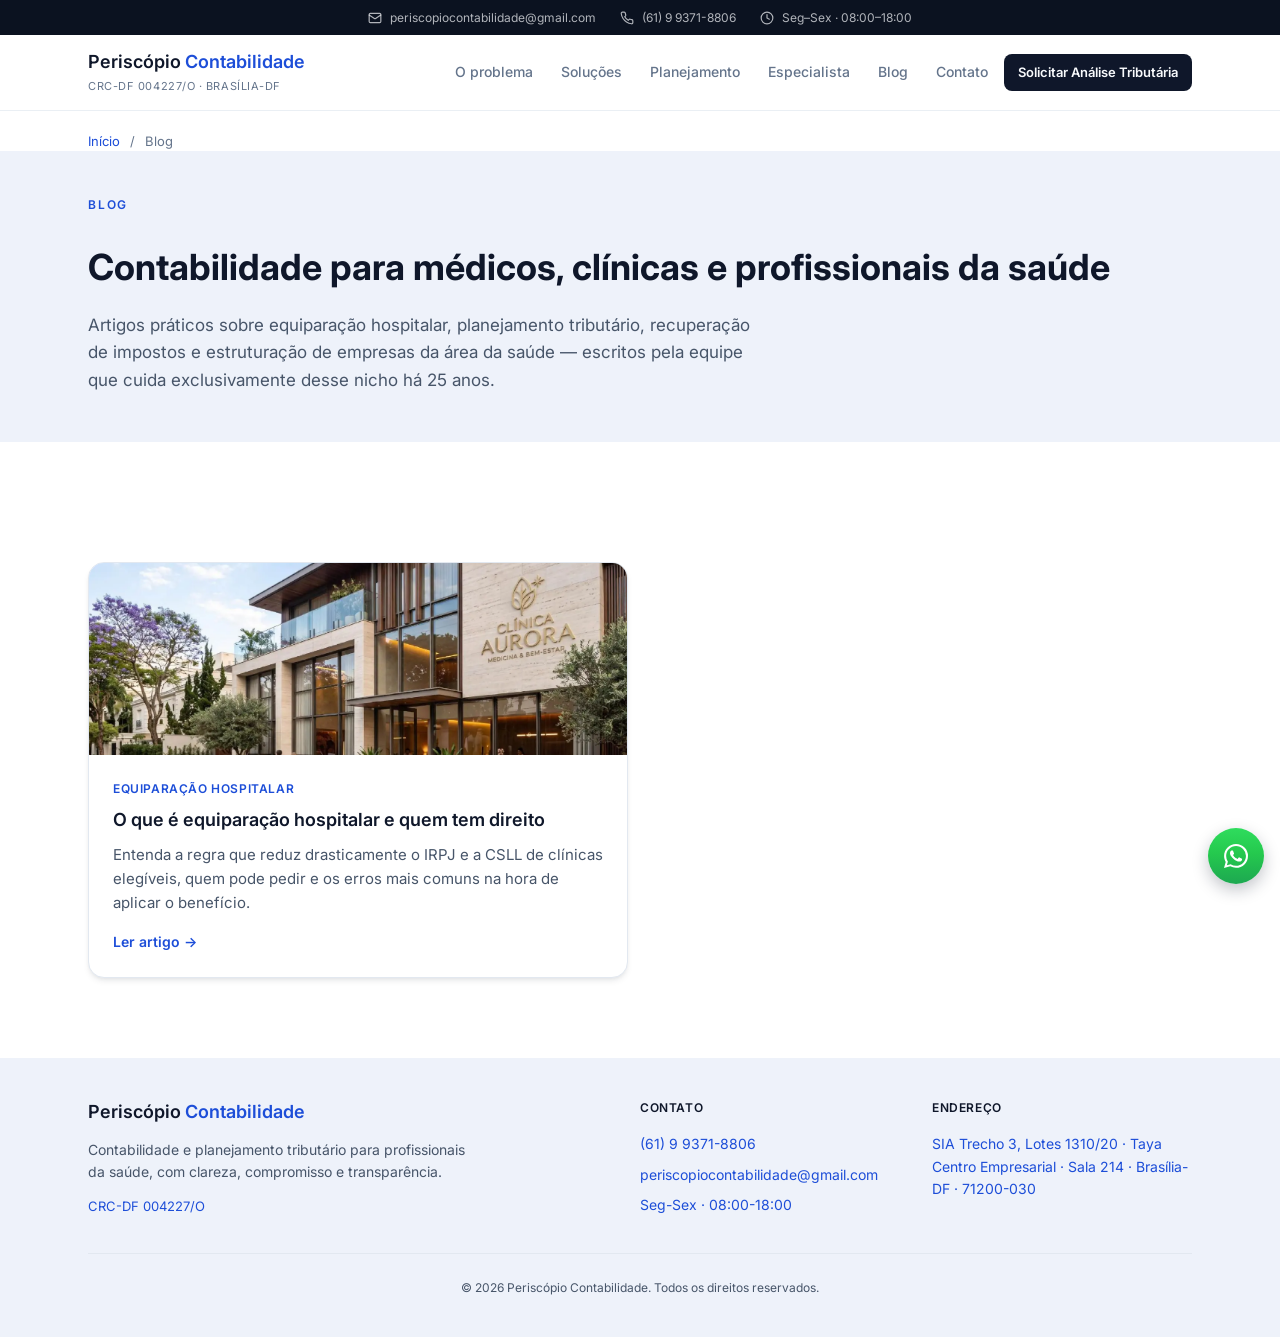
==== blog/index.html @ aca71777 "Criar estrutura de blog e primeiro artigo (equiparação hospitalar) - Extrai CSS e JS inline do index" ====
<!DOCTYPE html>
<html lang="pt-BR">
<head>
  <meta charset="UTF-8" />
  <meta name="viewport" content="width=device-width, initial-scale=1.0" />

  <!-- ==================== SEO on-page ==================== -->
  <title>Blog | Contabilidade para Médicos e Clínicas em Brasília</title>
  <meta name="description" content="Artigos sobre equiparação hospitalar, planejamento tributário e recuperação de impostos para médicos, clínicas e profissionais da saúde." />
  <meta name="robots" content="index, follow, max-image-preview:large" />
  <meta name="author" content="Periscópio Contabilidade" />
  <meta name="theme-color" content="#0b1220" />
  <link rel="canonical" href="https://www.periscopiocontabilidade.com.br/blog/" />

  <!-- ==================== Open Graph / Facebook ==================== -->
  <meta property="og:type" content="website" />
  <meta property="og:locale" content="pt_BR" />
  <meta property="og:site_name" content="Periscópio Contabilidade" />
  <meta property="og:url" content="https://www.periscopiocontabilidade.com.br/blog/" />
  <meta property="og:title" content="Blog | Contabilidade para Médicos e Clínicas em Brasília" />
  <meta property="og:description" content="Artigos sobre equiparação hospitalar, planejamento tributário e recuperação de impostos para médicos, clínicas e profissionais da saúde." />
  <meta property="og:image" content="https://www.periscopiocontabilidade.com.br/images/clinica-hero.webp" />
  <meta property="og:image:width" content="1440" />
  <meta property="og:image:height" content="949" />
  <meta property="og:image:alt" content="Fachada de clínica médica em Brasília atendida pela Periscópio Contabilidade" />

  <!-- ==================== Twitter Card ==================== -->
  <meta name="twitter:card" content="summary_large_image" />
  <meta name="twitter:title" content="Blog | Contabilidade para Médicos e Clínicas em Brasília" />
  <meta name="twitter:description" content="Artigos sobre equiparação hospitalar, planejamento tributário e recuperação de impostos para médicos, clínicas e profissionais da saúde." />
  <meta name="twitter:image" content="https://www.periscopiocontabilidade.com.br/images/clinica-hero.webp" />

  <!-- ==================== Favicon ==================== -->
  <link rel="icon" href="/favicon.ico" sizes="any" />
  <link rel="icon" type="image/png" sizes="16x16" href="/images/favicon-16.png" />
  <link rel="icon" type="image/png" sizes="32x32" href="/images/favicon-32.png" />
  <link rel="icon" type="image/png" sizes="48x48" href="/images/favicon-48.png" />
  <link rel="apple-touch-icon" sizes="180x180" href="/images/apple-touch-icon.png" />

  <!-- ==================== Performance ==================== -->
  <link rel="preconnect" href="https://fonts.googleapis.com" />
  <link rel="preconnect" href="https://fonts.gstatic.com" crossorigin />
  <link href="https://fonts.googleapis.com/css2?family=Inter:wght@400;500;600;700&display=swap" rel="stylesheet" />

  <!-- ==================== Dados estruturados ==================== -->
  <script type="application/ld+json">
  {
    "@context": "https://schema.org",
    "@type": "BreadcrumbList",
    "itemListElement": [
      { "@type": "ListItem", "position": 1, "name": "Início", "item": "https://www.periscopiocontabilidade.com.br/" },
      { "@type": "ListItem", "position": 2, "name": "Blog", "item": "https://www.periscopiocontabilidade.com.br/blog/" }
    ]
  }
  </script>
  <script type="application/ld+json">
  {
    "@context": "https://schema.org",
    "@type": "Blog",
    "name": "Blog Periscópio Contabilidade",
    "url": "https://www.periscopiocontabilidade.com.br/blog/",
    "publisher": {
      "@type": "Organization",
      "name": "Periscópio Contabilidade",
      "url": "https://www.periscopiocontabilidade.com.br/"
    }
  }
  </script>

  <link rel="stylesheet" href="/styles.css" />
</head>
<body>
  <a href="#conteudo" class="skip-link">Pular para o conteúdo principal</a>

  <!-- Top bar -->
  <div class="top-bar">
    <div class="container">
      <div class="top-bar-inner">
        <a href="mailto:periscopiocontabilidade@gmail.com">
          <svg xmlns="http://www.w3.org/2000/svg" aria-hidden="true" focusable="false" width="14" height="14" viewBox="0 0 24 24" fill="none" stroke="currentColor" stroke-width="2" stroke-linecap="round" stroke-linejoin="round"><rect width="20" height="16" x="2" y="4" rx="2"/><path d="m22 7-8.97 5.7a1.94 1.94 0 0 1-2.06 0L2 7"/></svg>
          periscopiocontabilidade@gmail.com
        </a>
        <a href="tel:+5561993718806">
          <svg xmlns="http://www.w3.org/2000/svg" aria-hidden="true" focusable="false" width="14" height="14" viewBox="0 0 24 24" fill="none" stroke="currentColor" stroke-width="2" stroke-linecap="round" stroke-linejoin="round"><path d="M22 16.92v3a2 2 0 0 1-2.18 2 19.79 19.79 0 0 1-8.63-3.07 19.5 19.5 0 0 1-6-6 19.79 19.79 0 0 1-3.07-8.67A2 2 0 0 1 4.11 2h3a2 2 0 0 1 2 1.72 12.84 12.84 0 0 0 .7 2.81 2 2 0 0 1-.45 2.11L8.09 9.91a16 16 0 0 0 6 6l1.27-1.27a2 2 0 0 1 2.11-.45 12.84 12.84 0 0 0 2.81.7A2 2 0 0 1 22 16.92z"/></svg>
          (61) 9 9371-8806
        </a>
        <span>
          <svg xmlns="http://www.w3.org/2000/svg" aria-hidden="true" focusable="false" width="14" height="14" viewBox="0 0 24 24" fill="none" stroke="currentColor" stroke-width="2" stroke-linecap="round" stroke-linejoin="round"><circle cx="12" cy="12" r="10"/><polyline points="12 6 12 12 16 14"/></svg>
          Seg–Sex · 08:00–18:00
        </span>
      </div>
    </div>
  </div>

  <!-- Header -->
  <header class="site-header">
    <div class="container">
      <div class="header-inner">
        <a href="/" class="brand" aria-label="Periscópio Contabilidade, página inicial">
          <span class="brand-name">Periscópio <span>Contabilidade</span></span>
          <span class="brand-meta">CRC-DF 004227/O · Brasília-DF</span>
        </a>
        <div class="header-actions">
          <nav class="desktop-nav" aria-label="Navegação principal">
            <a href="/#problema" class="nav-link">O problema</a>
            <a href="/#solucoes" class="nav-link">Soluções</a>
            <a href="/#planejamento" class="nav-link">Planejamento</a>
            <a href="/#especialista" class="nav-link">Especialista</a>
            <a href="/blog/" class="nav-link">Blog</a>
            <a href="/#contato" class="nav-link">Contato</a>
          </nav>
          <a href="https://wa.me/5561993718806?text=Ol%C3%A1%2C%20vim%20pelo%20site%20e%20quero%20solicitar%20a%20an%C3%A1lise%20tribut%C3%A1ria%20da%20minha%20PJ%20da%20sa%C3%BAde." target="_blank" rel="noopener" class="btn btn-primary btn-sm hidden-sm">
            Solicitar Análise Tributária
          </a>
          <button class="menu-toggle" type="button" aria-label="Abrir menu" aria-expanded="false" onclick="toggleMenu()">
            <svg xmlns="http://www.w3.org/2000/svg" aria-hidden="true" focusable="false" width="20" height="20" viewBox="0 0 24 24" fill="none" stroke="currentColor" stroke-width="2" stroke-linecap="round" stroke-linejoin="round"><line x1="4" x2="20" y1="12" y2="12"/><line x1="4" x2="20" y1="6" y2="6"/><line x1="4" x2="20" y1="18" y2="18"/></svg>
          </button>
        </div>
      </div>
    </div>
    <nav class="mobile-nav" id="mobileNav" aria-label="Navegação móvel">
      <a href="/#problema" onclick="closeMenu()">O problema</a>
      <a href="/#solucoes" onclick="closeMenu()">Soluções</a>
      <a href="/#planejamento" onclick="closeMenu()">Planejamento</a>
      <a href="/#especialista" onclick="closeMenu()">Especialista</a>
      <a href="/blog/" onclick="closeMenu()">Blog</a>
      <a href="/#contato" onclick="closeMenu()">Contato</a>
      <a href="https://wa.me/5561993718806?text=Ol%C3%A1%2C%20vim%20pelo%20site%20e%20quero%20solicitar%20a%20an%C3%A1lise%20tribut%C3%A1ria%20da%20minha%20PJ%20da%20sa%C3%BAde." target="_blank" rel="noopener" class="btn btn-primary btn-lg btn-full">
        Solicitar Análise Tributária
      </a>
    </nav>
  </header>
  <main id="conteudo">
    <nav class="breadcrumbs" aria-label="Trilha de navegação">
      <div class="container">
        <a href="/">Início</a>
        <span class="sep">/</span>
        <span aria-current="page">Blog</span>
      </div>
    </nav>

    <!-- Blog hero -->
    <section class="blog-hero">
      <div class="container">
        <span class="eyebrow">Blog</span>
        <h1>Contabilidade para médicos, clínicas e profissionais da saúde</h1>
        <p>
          Artigos práticos sobre equiparação hospitalar, planejamento tributário, recuperação de impostos e estruturação de empresas da área da saúde — escritos pela equipe que cuida exclusivamente desse nicho há 25 anos.
        </p>
      </div>
    </section>

    <!-- Lista de artigos -->
    <section>
      <div class="container">
        <div class="post-grid">
          <article class="post-card">
            <img src="/images/clinica-hero.webp" alt="Fachada de clínica médica em Brasília" class="post-card-image" width="1440" height="949" loading="lazy" decoding="async" />
            <div class="post-card-body">
              <span class="post-card-meta">Equiparação hospitalar</span>
              <h2><a href="/blog/equiparacao-hospitalar-quem-tem-direito.html">O que é equiparação hospitalar e quem tem direito</a></h2>
              <p>Entenda a regra que reduz drasticamente o IRPJ e a CSLL de clínicas elegíveis, quem pode pedir e os erros mais comuns na hora de aplicar o benefício.</p>
              <a href="/blog/equiparacao-hospitalar-quem-tem-direito.html" class="post-card-link">Ler artigo →</a>
            </div>
          </article>
        </div>
      </div>
    </section>
  </main>

  <!-- Footer -->
  <footer class="site-footer">
    <div class="container">
      <div class="footer-grid">
        <div>
          <h3 class="footer-brand">Periscópio <span>Contabilidade</span></h3>
          <p style="max-width: 24rem;">
            Contabilidade e planejamento tributário para profissionais da saúde, com clareza, compromisso e transparência.
          </p>
          <span class="footer-crc">CRC-DF 004227/O</span>
        </div>
        <div class="footer-col">
          <h3>Contato</h3>
          <a href="tel:+5561993718806">(61) 9 9371-8806</a>
          <a href="mailto:periscopiocontabilidade@gmail.com">periscopiocontabilidade@gmail.com</a>
          <span>Seg-Sex · 08:00-18:00</span>
        </div>
        <div class="footer-col">
          <h3>Endereço</h3>
          <span>SIA Trecho 3, Lotes 1310/20 · Taya Centro Empresarial · Sala 214 · Brasília-DF · 71200-030</span>
        </div>
      </div>
      <div class="footer-bottom">
        © 2026 Periscópio Contabilidade. Todos os direitos reservados.
      </div>
    </div>
  </footer>

  <!-- Floating WhatsApp -->
  <aside aria-label="Contato rápido via WhatsApp">
    <a href="https://wa.me/5561993718806?text=Ol%C3%A1%2C%20vim%20pelo%20site%20e%20quero%20solicitar%20a%20an%C3%A1lise%20tribut%C3%A1ria%20da%20minha%20PJ%20da%20sa%C3%BAde." target="_blank" rel="noopener" class="whatsapp-float" aria-label="Falar com a Periscópio Contabilidade no WhatsApp">
      <svg xmlns="http://www.w3.org/2000/svg" viewBox="0 0 24 24" fill="currentColor" aria-hidden="true" focusable="false"><path d="M17.472 14.382c-.297-.149-1.758-.867-2.03-.967-.273-.099-.471-.148-.67.15-.197.297-.767.966-.94 1.164-.173.199-.347.223-.644.075-.297-.15-1.255-.463-2.39-1.475-.883-.788-1.48-1.761-1.653-2.059-.173-.297-.018-.458.13-.606.134-.133.298-.347.446-.52.149-.174.198-.298.298-.497.099-.198.05-.371-.025-.52-.075-.149-.669-1.612-.916-2.207-.242-.579-.487-.5-.669-.51-.173-.008-.371-.01-.57-.01-.198 0-.52.074-.792.372-.272.297-1.04 1.016-1.04 2.479 0 1.462 1.065 2.875 1.213 3.074.149.198 2.096 3.2 5.077 4.487.709.306 1.262.489 1.694.625.712.227 1.36.195 1.871.118.571-.085 1.758-.719 2.006-1.413.248-.694.248-1.289.173-1.413-.074-.124-.272-.198-.57-.347M12.05 21.785h-.004a9.87 9.87 0 01-5.031-1.378l-.361-.214-3.741.982.998-3.648-.235-.374a9.86 9.86 0 01-1.51-5.26c.001-5.45 4.436-9.884 9.888-9.884 2.64 0 5.122 1.03 6.988 2.898a9.825 9.825 0 012.893 6.994c-.003 5.45-4.437 9.884-9.885 9.884M20.52 3.449C18.24 1.245 15.24 0 12.045 0 5.463 0 .104 5.36.101 11.943c0 2.105.549 4.16 1.595 5.976L0 24l6.223-1.634a11.9 11.9 0 005.822 1.483h.005c6.582 0 11.94-5.36 11.943-11.943a11.86 11.86 0 00-3.473-8.457"/></svg>
    </a>
  </aside>

  <script src="/site.js" defer></script>
</body>
</html>
---- styles.css ----
:root {
      --primary: #0f172a;
      --primary-foreground: #f8fafc;
      --accent: #3b82f6;
      --accent-foreground: #ffffff;
      --accent-text: #1d4ed8;
      --background: #ffffff;
      --foreground: #0f172a;
      --card: #ffffff;
      --card-elevated: #ffffff;
      --border: #e2e8f0;
      --muted: #64748b;
      --muted-foreground: #475569;
      --secondary: #f1f5f9;
      --success: #10b981;
      --navy: #0b1220;
      --steel: #1e293b;
      --shadow: 0 4px 6px -1px rgba(15, 23, 42, 0.08), 0 2px 4px -2px rgba(15, 23, 42, 0.08);
      --shadow-elevated: 0 20px 25px -5px rgba(15, 23, 42, 0.12), 0 8px 10px -6px rgba(15, 23, 42, 0.08);
      --radius: 1rem;
    }

    * {
      box-sizing: border-box;
      margin: 0;
      padding: 0;
    }

    html {
      scroll-behavior: smooth;
    }

    body {
      font-family: 'Inter', system-ui, -apple-system, BlinkMacSystemFont, 'Segoe UI', Roboto, sans-serif;
      background: var(--background);
      color: var(--foreground);
      line-height: 1.6;
      -webkit-font-smoothing: antialiased;
    }

    a {
      color: inherit;
      text-decoration: none;
    }

    img {
      max-width: 100%;
      display: block;
    }

    /* Acessibilidade: navegação por teclado */
    .skip-link {
      position: absolute;
      top: -3rem;
      left: 1rem;
      z-index: 100;
      background: var(--primary);
      color: var(--primary-foreground);
      padding: 0.75rem 1.25rem;
      border-radius: 0.5rem;
      font-size: 0.9375rem;
      font-weight: 600;
      transition: top 0.2s;
    }

    .skip-link:focus {
      top: 1rem;
    }

    a:focus-visible,
    button:focus-visible,
    input:focus-visible,
    textarea:focus-visible {
      outline: 2px solid var(--accent);
      outline-offset: 2px;
    }

    @media (prefers-reduced-motion: reduce) {
      html {
        scroll-behavior: auto;
      }

      * {
        animation-duration: 0.01ms !important;
        animation-iteration-count: 1 !important;
        transition-duration: 0.01ms !important;
      }
    }

    .container {
      width: 100%;
      max-width: 72rem;
      margin: 0 auto;
      padding: 0 1rem;
    }

    @media (min-width: 640px) {
      .container {
        padding: 0 1.5rem;
      }
    }

    /* Top bar */
    .top-bar {
      display: none;
      background: var(--navy);
      color: rgba(248, 250, 252, 0.7);
      padding: 0.5rem 0;
      font-size: 0.75rem;
    }

    @media (min-width: 768px) {
      .top-bar {
        display: block;
      }
    }

    .top-bar-inner {
      display: flex;
      flex-wrap: wrap;
      align-items: center;
      justify-content: center;
      gap: 0.5rem 1.5rem;
    }

    .top-bar a,
    .top-bar span {
      display: inline-flex;
      align-items: center;
      gap: 0.5rem;
      transition: color 0.2s;
    }

    .top-bar a:hover {
      color: var(--primary-foreground);
    }

    /* Header */
    .site-header {
      position: sticky;
      top: 0;
      z-index: 50;
      background: rgba(255, 255, 255, 0.9);
      backdrop-filter: blur(12px);
      border-bottom: 1px solid rgba(226, 232, 240, 0.7);
    }

    .header-inner {
      display: grid;
      grid-template-columns: minmax(0, 1fr) auto;
      align-items: center;
      gap: 1rem;
      padding: 0.75rem 0;
    }

    @media (min-width: 1024px) {
      .header-inner {
        padding: 1rem 0;
      }
    }

    .brand {
      min-width: 0;
      line-height: 1.25;
    }

    .brand-name {
      display: block;
      font-size: 1rem;
      font-weight: 600;
      color: var(--primary);
      white-space: nowrap;
      overflow: hidden;
      text-overflow: ellipsis;
    }

    @media (min-width: 640px) {
      .brand-name {
        font-size: 1.125rem;
      }
    }

    .brand-name span {
      color: var(--accent-text);
    }

    .brand-meta {
      font-size: 0.6875rem;
      letter-spacing: 0.05em;
      text-transform: uppercase;
      color: var(--muted);
    }

    .header-actions {
      display: flex;
      align-items: center;
      gap: 0.25rem;
    }

    .desktop-nav {
      display: none;
      align-items: center;
      gap: 0.25rem;
    }

    @media (min-width: 1024px) {
      .desktop-nav {
        display: flex;
      }
    }

    .nav-link {
      border-radius: 0.375rem;
      padding: 0.5rem 0.75rem;
      font-size: 0.875rem;
      font-weight: 500;
      color: var(--muted);
      transition: all 0.2s;
    }

    .nav-link:hover {
      background: var(--secondary);
      color: var(--primary);
    }

    .btn {
      display: inline-flex;
      align-items: center;
      justify-content: center;
      gap: 0.5rem;
      border-radius: 0.5rem;
      padding: 0.625rem 1rem;
      font-size: 0.875rem;
      font-weight: 600;
      border: none;
      cursor: pointer;
      transition: all 0.2s;
      text-align: center;
    }

    .btn-primary {
      background: var(--primary);
      color: var(--primary-foreground);
    }

    .btn-primary:hover {
      background: var(--steel);
    }

    .btn-secondary {
      background: var(--secondary);
      color: var(--primary);
    }

    .btn-secondary:hover {
      background: #e2e8f0;
    }

    .btn-outline-light {
      background: rgba(255, 255, 255, 0.08);
      border: 1px solid rgba(255, 255, 255, 0.25);
      color: var(--primary-foreground);
    }

    .btn-outline-light:hover {
      background: rgba(255, 255, 255, 0.14);
    }

    .btn-lg {
      padding: 0.875rem 1.5rem;
      font-size: 1rem;
      min-height: 3rem;
    }

    .btn-sm {
      padding: 0.5rem 0.875rem;
      font-size: 0.8125rem;
    }

    .btn-full {
      width: 100%;
    }

    .menu-toggle {
      display: grid;
      width: 2.75rem;
      height: 2.75rem;
      place-items: center;
      border-radius: 0.375rem;
      color: var(--primary);
      background: transparent;
      border: none;
      cursor: pointer;
    }

    @media (min-width: 1024px) {
      .menu-toggle {
        display: none;
      }
    }

    .mobile-nav {
      display: none;
      border-top: 1px solid var(--border);
      background: var(--background);
      padding: 0 1rem 1rem;
    }

    @media (min-width: 640px) {
      .mobile-nav {
        padding: 0 1.5rem 1rem;
      }
    }

    .mobile-nav.open {
      display: block;
    }

    .mobile-nav a {
      display: block;
      padding: 0.875rem 0;
      border-bottom: 1px solid rgba(226, 232, 240, 0.6);
      font-size: 1rem;
      font-weight: 500;
      color: var(--foreground);
    }

    .mobile-nav .btn {
      margin-top: 1rem;
    }

    /* Hero */
    .hero {
      padding: 3rem 0;
      background: var(--navy);
      color: var(--primary-foreground);
    }

    @media (min-width: 640px) {
      .hero {
        padding: 4rem 0;
      }
    }

    @media (min-width: 1024px) {
      .hero {
        padding: 5rem 0;
      }
    }

    .hero-grid {
      display: grid;
      gap: 2.5rem;
      align-items: center;
    }

    @media (min-width: 1024px) {
      .hero-grid {
        grid-template-columns: 1.15fr 0.85fr;
        gap: 2.5rem;
      }
    }

    .eyebrow {
      display: inline-block;
      font-size: 0.75rem;
      font-weight: 600;
      letter-spacing: 0.15em;
      text-transform: uppercase;
      color: var(--accent-text);
      margin-bottom: 0.75rem;
    }

    .hero-badge {
      display: inline-block;
      font-size: 0.75rem;
      font-weight: 600;
      letter-spacing: 0.1em;
      text-transform: uppercase;
      color: rgba(248, 250, 252, 0.9);
      background: rgba(255, 255, 255, 0.08);
      border: 1px solid rgba(255, 255, 255, 0.2);
      border-radius: 9999px;
      padding: 0.5rem 1rem;
      margin-bottom: 1.25rem;
    }

    .hero h1 {
      font-size: 1.875rem;
      line-height: 1.15;
      font-weight: 700;
      color: var(--primary-foreground);
    }

    .hero h1 .hero-underline {
      text-decoration: underline;
      text-decoration-color: var(--accent);
      text-decoration-thickness: 3px;
      text-underline-offset: 4px;
    }

    @media (min-width: 640px) {
      .hero h1 {
        font-size: 2.25rem;
      }
    }

    @media (min-width: 1024px) {
      .hero h1 {
        font-size: 3rem;
      }
    }

    .hero p.lead {
      margin-top: 1rem;
      font-size: 1rem;
      color: rgba(248, 250, 252, 0.75);
    }

    @media (min-width: 640px) {
      .hero p.lead {
        font-size: 1.125rem;
      }
    }

    .hero-benefits {
      margin-top: 1.5rem;
      display: flex;
      flex-direction: column;
      gap: 0.75rem;
    }

    .hero-benefit {
      display: flex;
      align-items: flex-start;
      gap: 0.75rem;
      font-size: 0.9375rem;
      color: rgba(248, 250, 252, 0.9);
    }

    .icon-check {
      flex-shrink: 0;
      width: 1.5rem;
      height: 1.5rem;
      border-radius: 9999px;
      background: rgba(16, 185, 129, 0.18);
      color: var(--success);
      display: grid;
      place-items: center;
      margin-top: 0.125rem;
    }

    .icon-check svg {
      width: 0.875rem;
      height: 0.875rem;
    }

    .hero-ctas {
      margin-top: 2rem;
      display: flex;
      flex-direction: column;
      gap: 0.75rem;
    }

    @media (min-width: 640px) {
      .hero-ctas {
        flex-direction: row;
        flex-wrap: wrap;
      }
    }

    .hero-ctas .btn {
      white-space: nowrap;
      padding: 0.75rem 1.125rem;
      min-height: auto;
      font-size: 0.9375rem;
    }

    .hero-media {
      position: relative;
    }

    .hero-image {
      display: block;
      width: 100%;
      height: auto;
      border-radius: var(--radius);
      box-shadow: var(--shadow-elevated);
    }

    .hero-stats {
      margin-top: 1rem;
      display: flex;
      flex-direction: column;
      gap: 0.75rem;
    }

    .hero-stat-card {
      display: flex;
      align-items: center;
      gap: 0.875rem;
      background: rgba(255, 255, 255, 0.06);
      border: 1px solid rgba(255, 255, 255, 0.15);
      border-radius: 0.875rem;
      padding: 1rem 1.25rem;
    }

    .hero-stat-icon {
      flex-shrink: 0;
      width: 2.75rem;
      height: 2.75rem;
      border-radius: 0.75rem;
      background: rgba(59, 130, 246, 0.25);
      color: var(--primary-foreground);
      display: grid;
      place-items: center;
    }

    .hero-stat-icon svg {
      width: 1.25rem;
      height: 1.25rem;
    }

    .hero-stat-label {
      display: block;
      font-size: 0.6875rem;
      font-weight: 600;
      letter-spacing: 0.08em;
      text-transform: uppercase;
      color: rgba(248, 250, 252, 0.6);
    }

    .hero-stat-value {
      display: block;
      font-size: 1.25rem;
      font-weight: 700;
      color: var(--primary-foreground);
    }

    .hero-stat-note {
      margin-top: 0.125rem;
      font-size: 0.75rem;
      color: rgba(248, 250, 252, 0.6);
    }

    .placeholder-media {
      display: flex;
      flex-direction: column;
      align-items: center;
      justify-content: center;
      gap: 0.75rem;
      min-height: 16rem;
      border-radius: var(--radius);
      background: #f1f5f9;
      border: 1.5px dashed #cbd5e1;
      text-align: center;
      color: var(--muted);
    }

    @media (min-width: 640px) {
      .placeholder-media {
        min-height: 20rem;
      }
    }

    .placeholder-icon {
      width: 3rem;
      height: 3rem;
      border-radius: 9999px;
      background: #ffffff;
      display: grid;
      place-items: center;
      color: var(--accent);
    }

    .placeholder-icon svg {
      width: 1.25rem;
      height: 1.25rem;
    }

    .placeholder-label {
      max-width: 24ch;
      font-size: 0.75rem;
      font-weight: 600;
      letter-spacing: 0.05em;
      text-transform: uppercase;
      line-height: 1.5;
    }

    .hero-microcopy {
      margin-top: 1rem;
      display: flex;
      flex-wrap: wrap;
      align-items: center;
      gap: 0.5rem;
      font-size: 0.8125rem;
      color: rgba(248, 250, 252, 0.55);
    }

    .hero-microcopy .dot {
      opacity: 0.6;
    }

    /* Sections */
    section {
      padding: 3rem 0;
    }

    @media (min-width: 640px) {
      section {
        padding: 4rem 0;
      }
    }

    @media (min-width: 1024px) {
      section {
        padding: 5rem 0;
      }
    }

    .section-header {
      max-width: 48rem;
      margin-bottom: 2rem;
    }

    .section-header h2 {
      font-size: 1.5rem;
      line-height: 1.2;
      font-weight: 700;
      color: var(--primary);
      margin-top: 0.75rem;
    }

    @media (min-width: 640px) {
      .section-header h2 {
        font-size: 1.875rem;
      }
    }

    @media (min-width: 1024px) {
      .section-header h2 {
        font-size: 2.25rem;
      }
    }

    .section-header p {
      margin-top: 1rem;
      font-size: 1rem;
      color: var(--muted-foreground);
    }

    @media (min-width: 640px) {
      .section-header p {
        font-size: 1.125rem;
      }
    }

    /* Cards grid */
    .cards-grid {
      display: grid;
      gap: 1rem;
    }

    @media (min-width: 640px) {
      .cards-grid {
        grid-template-columns: repeat(2, 1fr);
      }
    }

    @media (min-width: 1024px) {
      .cards-grid {
        grid-template-columns: repeat(3, 1fr);
      }
    }

    .card {
      background: var(--card);
      border: 1px solid var(--border);
      border-radius: var(--radius);
      padding: 1.5rem;
      box-shadow: var(--shadow);
      transition: transform 0.2s, border-color 0.2s;
    }

    .card:hover {
      transform: translateY(-2px);
      border-color: rgba(59, 130, 246, 0.5);
    }

    .card-header {
      display: flex;
      align-items: center;
      justify-content: space-between;
      margin-bottom: 1rem;
    }

    .card-icon {
      width: 2.75rem;
      height: 2.75rem;
      border-radius: 9999px;
      background: var(--primary);
      color: var(--primary-foreground);
      display: grid;
      place-items: center;
    }

    .card-icon svg {
      width: 1.25rem;
      height: 1.25rem;
    }

    .card-number {
      font-size: 1.5rem;
      font-weight: 600;
      color: var(--border);
    }

    #problema.problem-section {
      background: #eef2fa;
    }

    .icon-alert {
      width: 1.75rem;
      height: 1.75rem;
      border-radius: 9999px;
      background: rgba(239, 68, 68, 0.12);
      color: #ef4444;
      display: grid;
      place-items: center;
    }

    .icon-alert svg {
      width: 1rem;
      height: 1rem;
    }

    .problem-quote {
      margin-top: 2rem;
      display: flex;
      align-items: flex-start;
      gap: 1rem;
      max-width: 44rem;
      margin-left: auto;
      margin-right: auto;
      background: #ffffff;
      border: 1px solid var(--border);
      border-radius: var(--radius);
      padding: 1.5rem;
      box-shadow: var(--shadow);
    }

    .problem-quote-icon {
      flex-shrink: 0;
      color: var(--accent);
    }

    .problem-quote-icon svg {
      width: 1.5rem;
      height: 1.5rem;
    }

    .problem-quote p {
      font-size: 0.9375rem;
      line-height: 1.6;
      color: var(--muted-foreground);
    }

    .problem-quote strong {
      color: var(--primary);
    }

    .card h3 {
      font-size: 1rem;
      font-weight: 600;
      color: var(--primary);
      margin-bottom: 0.5rem;
    }

    .card p {
      font-size: 0.875rem;
      line-height: 1.6;
      color: var(--muted-foreground);
    }

    /* Navy section */
    .navy-section {
      background: var(--navy);
      color: var(--primary-foreground);
    }

    .navy-section .eyebrow {
      color: rgba(255, 255, 255, 0.8);
    }

    .navy-section h2 {
      color: var(--primary-foreground);
    }

    .navy-section .section-header p {
      color: rgba(248, 250, 252, 0.75);
    }

    .pillars-grid {
      display: grid;
      gap: 1rem;
      list-style: none;
      margin: 0;
      padding: 0;
    }

    @media (min-width: 1024px) {
      .pillars-grid {
        grid-template-columns: repeat(3, 1fr);
      }
    }

    .pillar {
      border: 1px solid rgba(255, 255, 255, 0.15);
      background: rgba(255, 255, 255, 0.06);
      border-radius: var(--radius);
      padding: 1.5rem;
    }

    .pillar-header {
      display: flex;
      align-items: center;
      gap: 0.75rem;
      margin-bottom: 1rem;
    }

    .pillar-icon {
      width: 2.5rem;
      height: 2.5rem;
      border-radius: 0.5rem;
      background: rgba(59, 130, 246, 0.25);
      color: var(--primary-foreground);
      display: grid;
      place-items: center;
      flex-shrink: 0;
    }

    .pillar-icon svg {
      width: 1.25rem;
      height: 1.25rem;
    }

    .pillar-step {
      font-size: 0.6875rem;
      font-weight: 600;
      letter-spacing: 0.1em;
      text-transform: uppercase;
      color: rgba(248, 250, 252, 0.55);
    }

    .pillar h3 {
      font-size: 1rem;
      font-weight: 600;
      margin-bottom: 0.5rem;
    }

    .pillar p {
      font-size: 0.875rem;
      line-height: 1.6;
      color: rgba(248, 250, 252, 0.75);
    }

    .pillar-media {
      min-height: 12rem;
      border-radius: var(--radius);
      overflow: hidden;
    }

    .pillar-image {
      width: 100%;
      height: 100%;
      min-height: 12rem;
      object-fit: cover;
      border-radius: var(--radius);
    }

    .navy-cta {
      margin-top: 2rem;
      display: flex;
      flex-direction: column;
      align-items: flex-start;
      gap: 1rem;
      padding: 1.5rem;
      border-radius: var(--radius);
      border: 1px solid rgba(255, 255, 255, 0.15);
      background: rgba(255, 255, 255, 0.06);
    }

    @media (min-width: 640px) {
      .navy-cta {
        flex-direction: row;
        align-items: center;
        justify-content: space-between;
        padding: 2rem;
      }
    }

    .navy-cta p {
      max-width: 40rem;
      color: rgba(248, 250, 252, 0.8);
    }

    /* Transformation section */
    .two-col {
      display: grid;
      gap: 2.5rem;
      align-items: center;
    }

    @media (min-width: 1024px) {
      .two-col {
        grid-template-columns: 1fr 1fr;
        gap: 3rem;
      }
    }

    .two-col-image {
      width: 100%;
      height: auto;
      border-radius: var(--radius);
      box-shadow: var(--shadow-elevated);
    }

    .checklist {
      margin-top: 1.5rem;
      display: flex;
      flex-direction: column;
      gap: 1rem;
    }

    .checklist-item {
      display: flex;
      gap: 0.75rem;
      font-size: 0.9375rem;
      color: var(--muted-foreground);
    }

    @media (min-width: 640px) {
      .checklist-item {
        font-size: 1rem;
      }
    }

    /* Specialist */
    .specialist-grid {
      display: grid;
      gap: 2.5rem;
      align-items: start;
    }

    @media (min-width: 1024px) {
      .specialist-grid {
        grid-template-columns: 0.85fr 1.15fr;
        gap: 3rem;
      }
    }

    #especialista.specialist-section {
      background: #eef2fa;
    }

    .specialist-caption {
      margin-top: 1rem;
      background: #ffffff;
      border: 1px solid var(--border);
      border-radius: var(--radius);
      padding: 1rem 1.25rem;
    }

    .specialist-caption strong {
      display: block;
      font-size: 1rem;
      color: var(--primary);
    }

    .specialist-caption span {
      display: block;
      margin-top: 0.125rem;
      font-size: 0.8125rem;
      color: var(--muted-foreground);
    }

    .specialist-features {
      display: flex;
      flex-direction: column;
      gap: 1rem;
    }

    .specialist-feature {
      display: flex;
      align-items: flex-start;
      gap: 0.875rem;
      background: #ffffff;
      border: 1px solid var(--border);
      border-radius: var(--radius);
      padding: 1.25rem;
      box-shadow: var(--shadow);
    }

    .specialist-feature-icon {
      flex-shrink: 0;
      width: 2.25rem;
      height: 2.25rem;
      border-radius: 0.625rem;
      background: rgba(59, 130, 246, 0.12);
      color: var(--accent);
      display: grid;
      place-items: center;
    }

    .specialist-feature-icon svg {
      width: 1.125rem;
      height: 1.125rem;
    }

    .specialist-feature h3 {
      font-size: 0.9375rem;
      font-weight: 600;
      color: var(--primary);
      margin-bottom: 0.25rem;
    }

    .specialist-feature p {
      font-size: 0.8125rem;
      line-height: 1.5;
      color: var(--muted-foreground);
    }

    .specialist-transition {
      margin-top: 2rem;
      display: flex;
      align-items: center;
      gap: 1rem;
      background: var(--navy);
      color: var(--primary-foreground);
      border-radius: var(--radius);
      padding: 1.25rem 1.5rem;
    }

    .specialist-transition-icon {
      flex-shrink: 0;
      width: 2.5rem;
      height: 2.5rem;
      border-radius: 9999px;
      background: rgba(255, 255, 255, 0.12);
      display: grid;
      place-items: center;
    }

    .specialist-transition-icon svg {
      width: 1.25rem;
      height: 1.25rem;
    }

    .specialist-transition p {
      font-size: 0.9375rem;
      color: rgba(248, 250, 252, 0.9);
    }

    .specialist-cta {
      margin-top: 2rem;
      text-align: center;
    }

    /* Contact */
    .contact-grid {
      display: grid;
      gap: 2.5rem;
    }

    @media (min-width: 1024px) {
      .contact-grid {
        grid-template-columns: 1.05fr 0.95fr;
        gap: 3rem;
        align-items: start;
      }
    }

    .faq-list {
      display: flex;
      flex-direction: column;
      gap: 0.5rem;
    }

    .faq-item {
      border-bottom: 1px solid var(--border);
    }

    .faq-question {
      width: 100%;
      display: flex;
      align-items: center;
      justify-content: space-between;
      gap: 1rem;
      padding: 1rem 0;
      background: transparent;
      border: none;
      text-align: left;
      font-size: 1rem;
      font-weight: 500;
      color: var(--primary);
      cursor: pointer;
    }

    .faq-question svg {
      width: 1.25rem;
      height: 1.25rem;
      color: var(--muted);
      flex-shrink: 0;
      transition: transform 0.2s;
    }

    .faq-item.active .faq-question svg {
      transform: rotate(180deg);
    }

    .faq-answer {
      max-height: 0;
      overflow: hidden;
      transition: max-height 0.3s ease;
    }

    .faq-item.active .faq-answer {
      max-height: 200px;
    }

    .faq-answer p {
      padding-bottom: 1rem;
      font-size: 0.875rem;
      line-height: 1.6;
      color: var(--muted-foreground);
    }

    .contact-form {
      border: 1px solid var(--border);
      background: var(--card);
      border-radius: var(--radius);
      padding: 1.5rem;
      box-shadow: var(--shadow-elevated);
    }

    @media (min-width: 640px) {
      .contact-form {
        padding: 2rem;
      }
    }

    .contact-form h3 {
      font-size: 1.25rem;
      font-weight: 600;
      color: var(--primary);
      margin-bottom: 0.5rem;
    }

    .contact-form > p {
      font-size: 0.875rem;
      color: var(--muted-foreground);
      margin-bottom: 1.5rem;
    }

    .form-group {
      margin-bottom: 1rem;
    }

    .form-group label {
      display: block;
      font-size: 0.875rem;
      font-weight: 500;
      color: var(--primary);
      margin-bottom: 0.375rem;
    }

    .form-control {
      width: 100%;
      min-height: 3rem;
      padding: 0.75rem 1rem;
      border-radius: 0.5rem;
      border: 1px solid var(--border);
      background: var(--background);
      color: var(--foreground);
      font-family: inherit;
      font-size: 0.9375rem;
      transition: border-color 0.2s, box-shadow 0.2s;
    }

    .form-control:focus {
      outline: none;
      border-color: var(--accent);
      box-shadow: 0 0 0 3px rgba(59, 130, 246, 0.15);
    }

    textarea.form-control {
      min-height: 6rem;
      resize: vertical;
    }

    .form-note {
      margin-top: 0.75rem;
      text-align: center;
      font-size: 0.75rem;
      color: var(--muted);
    }

    /* Final CTA */
    .final-cta {
      background: var(--navy);
      color: var(--primary-foreground);
      text-align: center;
    }

    .final-cta .eyebrow {
      color: var(--accent);
      margin-bottom: 1rem;
    }

    .final-cta h2 {
      font-size: 1.5rem;
      font-weight: 700;
      margin-bottom: 1rem;
      max-width: 32rem;
      margin-left: auto;
      margin-right: auto;
    }

    @media (min-width: 640px) {
      .final-cta h2 {
        font-size: 2rem;
      }
    }

    .final-cta p {
      color: rgba(248, 250, 252, 0.75);
      margin-bottom: 1.5rem;
      max-width: 40rem;
      margin-left: auto;
      margin-right: auto;
    }

    .final-cta-badges {
      margin-top: 1.5rem;
      display: flex;
      flex-wrap: wrap;
      justify-content: center;
      gap: 0.625rem;
    }

    .final-cta-badge {
      display: inline-block;
      padding: 0.375rem 0.875rem;
      border-radius: 9999px;
      background: rgba(255, 255, 255, 0.08);
      border: 1px solid rgba(255, 255, 255, 0.2);
      color: rgba(248, 250, 252, 0.85);
      font-size: 0.8125rem;
      font-weight: 500;
    }

    /* Footer */
    .site-footer {
      background: #eef2fa;
      color: var(--muted-foreground);
      padding: 2.5rem 0;
      font-size: 0.875rem;
    }

    .footer-grid {
      display: grid;
      gap: 2rem;
    }

    @media (min-width: 640px) {
      .footer-grid {
        grid-template-columns: repeat(2, 1fr);
      }
    }

    @media (min-width: 1024px) {
      .footer-grid {
        grid-template-columns: 2fr 1fr 1fr;
      }
    }

    .footer-brand {
      font-size: 1.125rem;
      font-weight: 600;
      color: var(--primary);
      margin-bottom: 0.75rem;
    }

    .footer-brand span {
      color: var(--accent-text);
    }

    .footer-crc {
      display: block;
      margin-top: 0.75rem;
      font-size: 0.8125rem;
      color: var(--accent-text);
    }

    .footer-col h3 {
      font-size: 0.75rem;
      font-weight: 600;
      color: var(--primary);
      margin-bottom: 0.75rem;
      text-transform: uppercase;
      letter-spacing: 0.05em;
    }

    .footer-col a,
    .footer-col span,
    .footer-col p {
      display: block;
      padding: 0.25rem 0;
      color: var(--accent-text);
      transition: color 0.2s;
    }

    .footer-col a:hover {
      color: var(--primary);
    }

    .footer-bottom {
      margin-top: 2rem;
      padding-top: 1.5rem;
      border-top: 1px solid var(--border);
      text-align: center;
      font-size: 0.75rem;
      color: var(--muted-foreground);
    }

    /* Floating WhatsApp */
    .whatsapp-float {
      position: fixed;
      right: 1rem;
      bottom: 1rem;
      z-index: 50;
      width: 3.5rem;
      height: 3.5rem;
      border-radius: 9999px;
      background: linear-gradient(180deg, #2fdc5d 0%, #25c94e 45%, #1da851 100%);
      color: #ffffff;
      display: grid;
      place-items: center;
      box-shadow: 0 6px 16px rgba(15, 23, 42, 0.25);
      transition: transform 0.2s;
    }

    .whatsapp-float:hover {
      transform: scale(1.05);
    }

    .whatsapp-float svg {
      width: 1.5rem;
      height: 1.5rem;
    }

    /* Utilities */
    .mt-2 { margin-top: 0.5rem; }
    .mt-4 { margin-top: 1rem; }
    .mt-8 { margin-top: 2rem; }
    .hidden-sm { display: none; }

    @media (min-width: 640px) {
      .hidden-sm { display: inline-flex; }
    }

    /* ==================== Blog ==================== */

    .breadcrumbs {
      padding: 1.25rem 0 0;
      font-size: 0.8125rem;
      color: var(--muted);
    }

    .breadcrumbs a {
      color: var(--accent-text);
    }

    .breadcrumbs a:hover {
      text-decoration: underline;
    }

    .breadcrumbs .sep {
      margin: 0 0.375rem;
      color: var(--muted);
    }

    .blog-hero {
      background: #eef2fa;
      padding: 2.5rem 0 3rem;
    }

    .blog-hero h1 {
      font-size: 1.75rem;
      font-weight: 700;
      color: var(--primary);
      margin-top: 0.75rem;
    }

    @media (min-width: 640px) {
      .blog-hero h1 {
        font-size: 2.25rem;
      }
    }

    .blog-hero p {
      margin-top: 1rem;
      max-width: 42rem;
      font-size: 1.0625rem;
      color: var(--muted-foreground);
    }

    .post-grid {
      display: grid;
      gap: 1.5rem;
      margin-top: 2.5rem;
    }

    @media (min-width: 768px) {
      .post-grid {
        grid-template-columns: repeat(2, 1fr);
      }
    }

    .post-card {
      display: flex;
      flex-direction: column;
      background: var(--card);
      border: 1px solid var(--border);
      border-radius: var(--radius);
      overflow: hidden;
      box-shadow: var(--shadow);
      transition: transform 0.2s, border-color 0.2s;
    }

    .post-card:hover {
      transform: translateY(-2px);
      border-color: rgba(59, 130, 246, 0.5);
    }

    .post-card-image {
      width: 100%;
      height: 12rem;
      object-fit: cover;
    }

    .post-card-body {
      padding: 1.5rem;
      display: flex;
      flex-direction: column;
      flex: 1;
    }

    .post-card-meta {
      font-size: 0.75rem;
      font-weight: 600;
      letter-spacing: 0.05em;
      text-transform: uppercase;
      color: var(--accent-text);
      margin-bottom: 0.5rem;
    }

    .post-card h2,
    .post-card h3 {
      font-size: 1.125rem;
      font-weight: 600;
      color: var(--primary);
      margin-bottom: 0.5rem;
    }

    .post-card p {
      font-size: 0.9375rem;
      color: var(--muted-foreground);
      line-height: 1.6;
      flex: 1;
    }

    .post-card-link {
      margin-top: 1rem;
      font-size: 0.875rem;
      font-weight: 600;
      color: var(--accent-text);
    }

    .post-card-placeholder {
      display: flex;
      flex-direction: column;
      align-items: center;
      justify-content: center;
      gap: 0.5rem;
      height: 100%;
      min-height: 16rem;
      border: 1.5px dashed #cbd5e1;
      border-radius: var(--radius);
      color: var(--muted);
      text-align: center;
      padding: 2rem;
    }

    .post-card-placeholder svg {
      width: 2rem;
      height: 2rem;
      color: var(--accent);
    }

    /* Article */
    .article-header {
      max-width: 46rem;
      margin: 0 auto;
      padding: 2rem 0 0;
      text-align: left;
    }

    .article-header h1 {
      font-size: 1.75rem;
      line-height: 1.2;
      font-weight: 700;
      color: var(--primary);
      margin-top: 0.75rem;
    }

    @media (min-width: 640px) {
      .article-header h1 {
        font-size: 2.5rem;
      }
    }

    .article-lead {
      margin-top: 1rem;
      font-size: 1.125rem;
      color: var(--muted-foreground);
    }

    .article-meta {
      margin-top: 1.5rem;
      display: flex;
      flex-wrap: wrap;
      align-items: center;
      gap: 0.5rem;
      font-size: 0.8125rem;
      color: var(--muted);
      padding-bottom: 1.5rem;
      border-bottom: 1px solid var(--border);
    }

    .article-meta .sep {
      opacity: 0.6;
    }

    .article-cover {
      max-width: 46rem;
      margin: 2rem auto 0;
    }

    .article-cover img {
      width: 100%;
      height: auto;
      border-radius: var(--radius);
      box-shadow: var(--shadow-elevated);
    }

    .article-body {
      max-width: 46rem;
      margin: 0 auto;
      padding: 2.5rem 0 1rem;
    }

    .article-body h2 {
      font-size: 1.375rem;
      font-weight: 700;
      color: var(--primary);
      margin-top: 2.5rem;
      margin-bottom: 1rem;
    }

    .article-body h2:first-child {
      margin-top: 0;
    }

    .article-body h3 {
      font-size: 1.125rem;
      font-weight: 600;
      color: var(--primary);
      margin-top: 1.75rem;
      margin-bottom: 0.75rem;
    }

    .article-body p {
      font-size: 1rem;
      line-height: 1.75;
      color: var(--foreground);
      margin-bottom: 1.25rem;
    }

    .article-body ul,
    .article-body ol {
      margin: 0 0 1.25rem 1.25rem;
      color: var(--foreground);
      line-height: 1.75;
    }

    .article-body li {
      margin-bottom: 0.5rem;
    }

    .article-body strong {
      color: var(--primary);
    }

    .article-callout {
      display: flex;
      gap: 0.875rem;
      background: #eef2fa;
      border: 1px solid var(--border);
      border-radius: var(--radius);
      padding: 1.25rem 1.5rem;
      margin: 1.75rem 0;
    }

    .article-callout svg {
      flex-shrink: 0;
      width: 1.25rem;
      height: 1.25rem;
      color: var(--accent-text);
      margin-top: 0.125rem;
    }

    .article-callout p {
      margin-bottom: 0;
      font-size: 0.9375rem;
    }

    .article-table-wrap {
      overflow-x: auto;
      margin: 1.75rem 0;
      border: 1px solid var(--border);
      border-radius: var(--radius);
    }

    .article-table {
      width: 100%;
      border-collapse: collapse;
      font-size: 0.9375rem;
    }

    .article-table th,
    .article-table td {
      padding: 0.75rem 1rem;
      text-align: left;
      border-bottom: 1px solid var(--border);
      white-space: nowrap;
    }

    .article-table th {
      background: #eef2fa;
      font-weight: 600;
      color: var(--primary);
    }

    .article-table tr:last-child td {
      border-bottom: none;
    }

    .article-cta {
      max-width: 46rem;
      margin: 2rem auto;
      display: flex;
      flex-direction: column;
      gap: 1rem;
      align-items: flex-start;
      background: var(--navy);
      color: var(--primary-foreground);
      border-radius: var(--radius);
      padding: 1.75rem;
    }

    @media (min-width: 640px) {
      .article-cta {
        flex-direction: row;
        align-items: center;
        justify-content: space-between;
      }
    }

    .article-cta p {
      max-width: 32rem;
      color: rgba(248, 250, 252, 0.8);
    }

    .article-cta p strong {
      display: block;
      color: var(--primary-foreground);
      font-size: 1.0625rem;
      margin-bottom: 0.25rem;
    }

    .author-box {
      max-width: 46rem;
      margin: 2.5rem auto 0;
      display: flex;
      gap: 1.25rem;
      align-items: center;
      background: var(--secondary);
      border-radius: var(--radius);
      padding: 1.5rem;
    }

    .author-box img {
      width: 4rem;
      height: 4rem;
      border-radius: 9999px;
      object-fit: cover;
      flex-shrink: 0;
    }

    .author-box h3 {
      font-size: 1rem;
      font-weight: 600;
      color: var(--primary);
      margin-bottom: 0.25rem;
    }

    .author-box p {
      font-size: 0.875rem;
      color: var(--muted-foreground);
    }

    .article-faq {
      max-width: 46rem;
      margin: 2rem auto 0;
      padding-bottom: 1rem;
    }

    .article-faq h2 {
      font-size: 1.375rem;
      font-weight: 700;
      color: var(--primary);
      margin-top: 0;
      margin-bottom: 1rem;
    }

    .related-posts {
      background: #eef2fa;
      padding: 3rem 0;
    }

    .related-posts h2 {
      font-size: 1.375rem;
      font-weight: 700;
      color: var(--primary);
      margin-top: 0.75rem;
      margin-bottom: 1.5rem;
    }
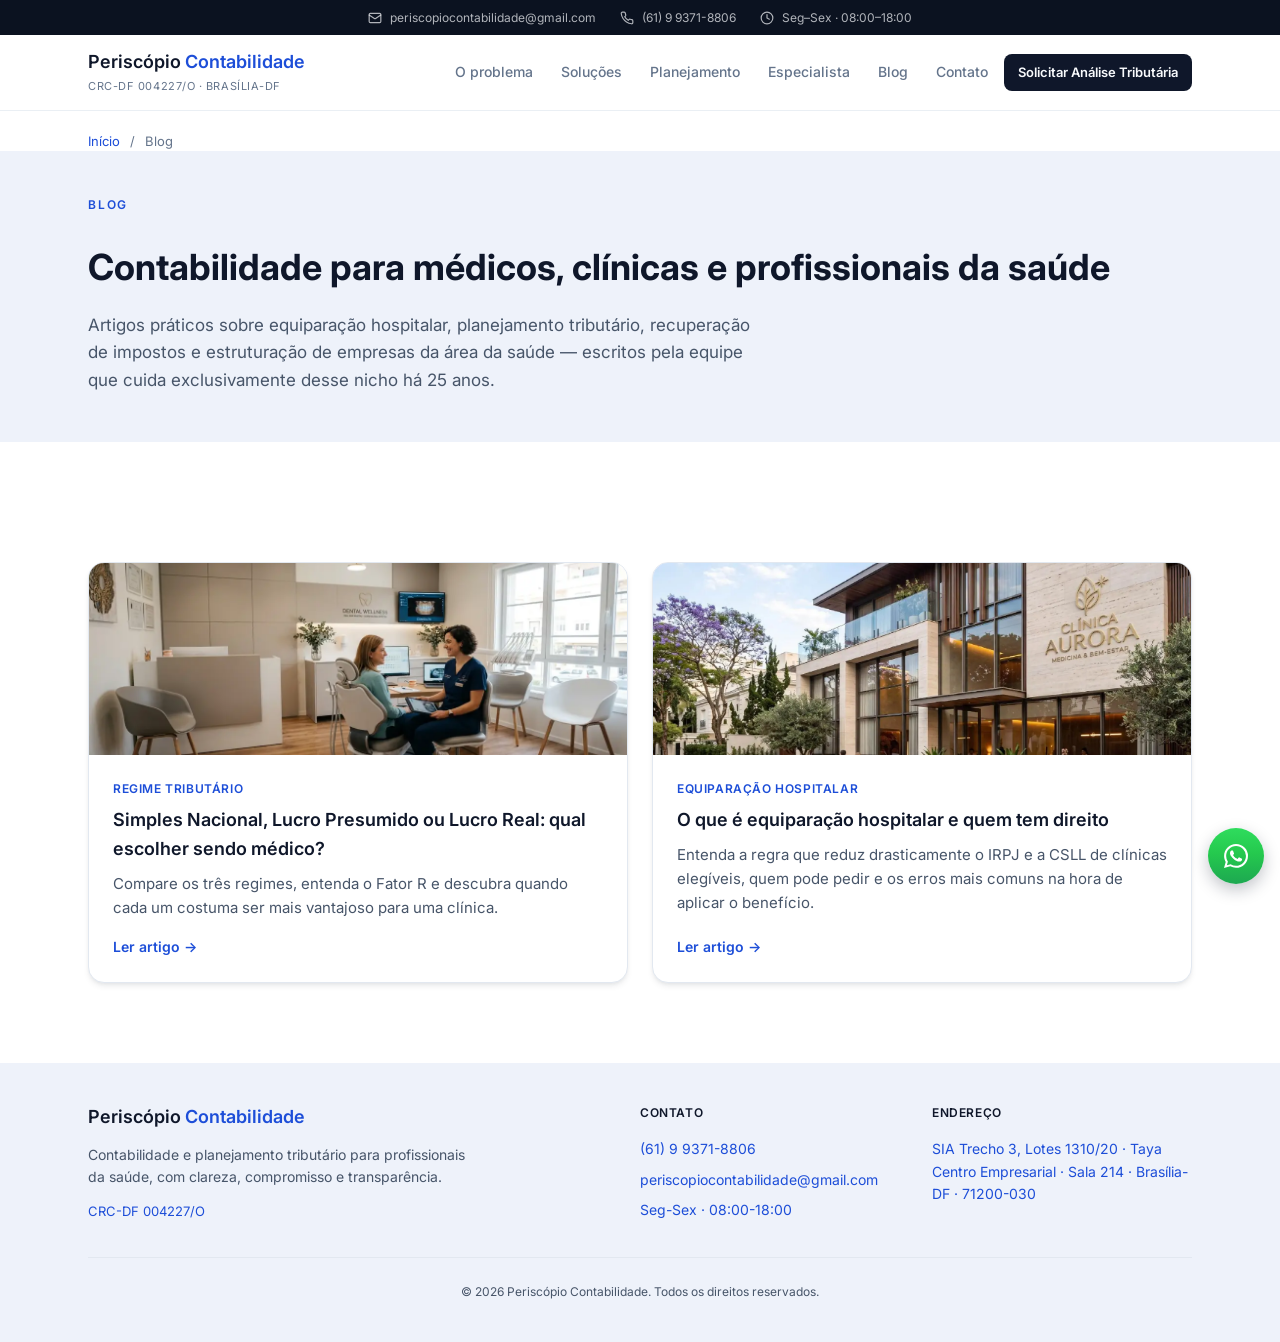
==== commit c08faa04: "Adicionar segundo artigo do blog (Simples x Presumido x Real) - blog/simples-presumido-ou-real-medic" ====
--- a/blog/index.html
+++ b/blog/index.html
@@ -155,6 +155,15 @@
       <div class="container">
         <div class="post-grid">
           <article class="post-card">
+            <img src="/images/consulta-odontologica.webp" alt="Profissional de saúde em consulta com paciente" class="post-card-image" width="1100" height="614" loading="lazy" decoding="async" />
+            <div class="post-card-body">
+              <span class="post-card-meta">Regime tributário</span>
+              <h2><a href="/blog/simples-presumido-ou-real-medico.html">Simples Nacional, Lucro Presumido ou Lucro Real: qual escolher sendo médico?</a></h2>
+              <p>Compare os três regimes, entenda o Fator R e descubra quando cada um costuma ser mais vantajoso para uma clínica.</p>
+              <a href="/blog/simples-presumido-ou-real-medico.html" class="post-card-link">Ler artigo →</a>
+            </div>
+          </article>
+          <article class="post-card">
             <img src="/images/clinica-hero.webp" alt="Fachada de clínica médica em Brasília" class="post-card-image" width="1440" height="949" loading="lazy" decoding="async" />
             <div class="post-card-body">
               <span class="post-card-meta">Equiparação hospitalar</span>
--- a/styles.css
+++ b/styles.css
@@ -1644,7 +1644,9 @@
 
     .article-table {
       width: 100%;
+      min-width: 640px;
       border-collapse: collapse;
+      table-layout: fixed;
       font-size: 0.9375rem;
     }
 
@@ -1653,7 +1655,13 @@
       padding: 0.75rem 1rem;
       text-align: left;
       border-bottom: 1px solid var(--border);
-      white-space: nowrap;
+      white-space: normal;
+      overflow-wrap: break-word;
+    }
+
+    .article-table th:first-child,
+    .article-table td:first-child {
+      width: 27%;
     }
 
     .article-table th {
@@ -1664,6 +1672,26 @@
 
     .article-table tr:last-child td {
       border-bottom: none;
+    }
+
+    @media (max-width: 640px) {
+      .article-table {
+        min-width: 0;
+        table-layout: auto;
+      }
+
+      .article-table th,
+      .article-table td {
+        white-space: nowrap;
+      }
+
+      .article-table th:first-child,
+      .article-table td:first-child {
+        width: auto;
+        min-width: 9rem;
+        white-space: normal;
+        word-break: normal;
+      }
     }
 
     .article-cta {
